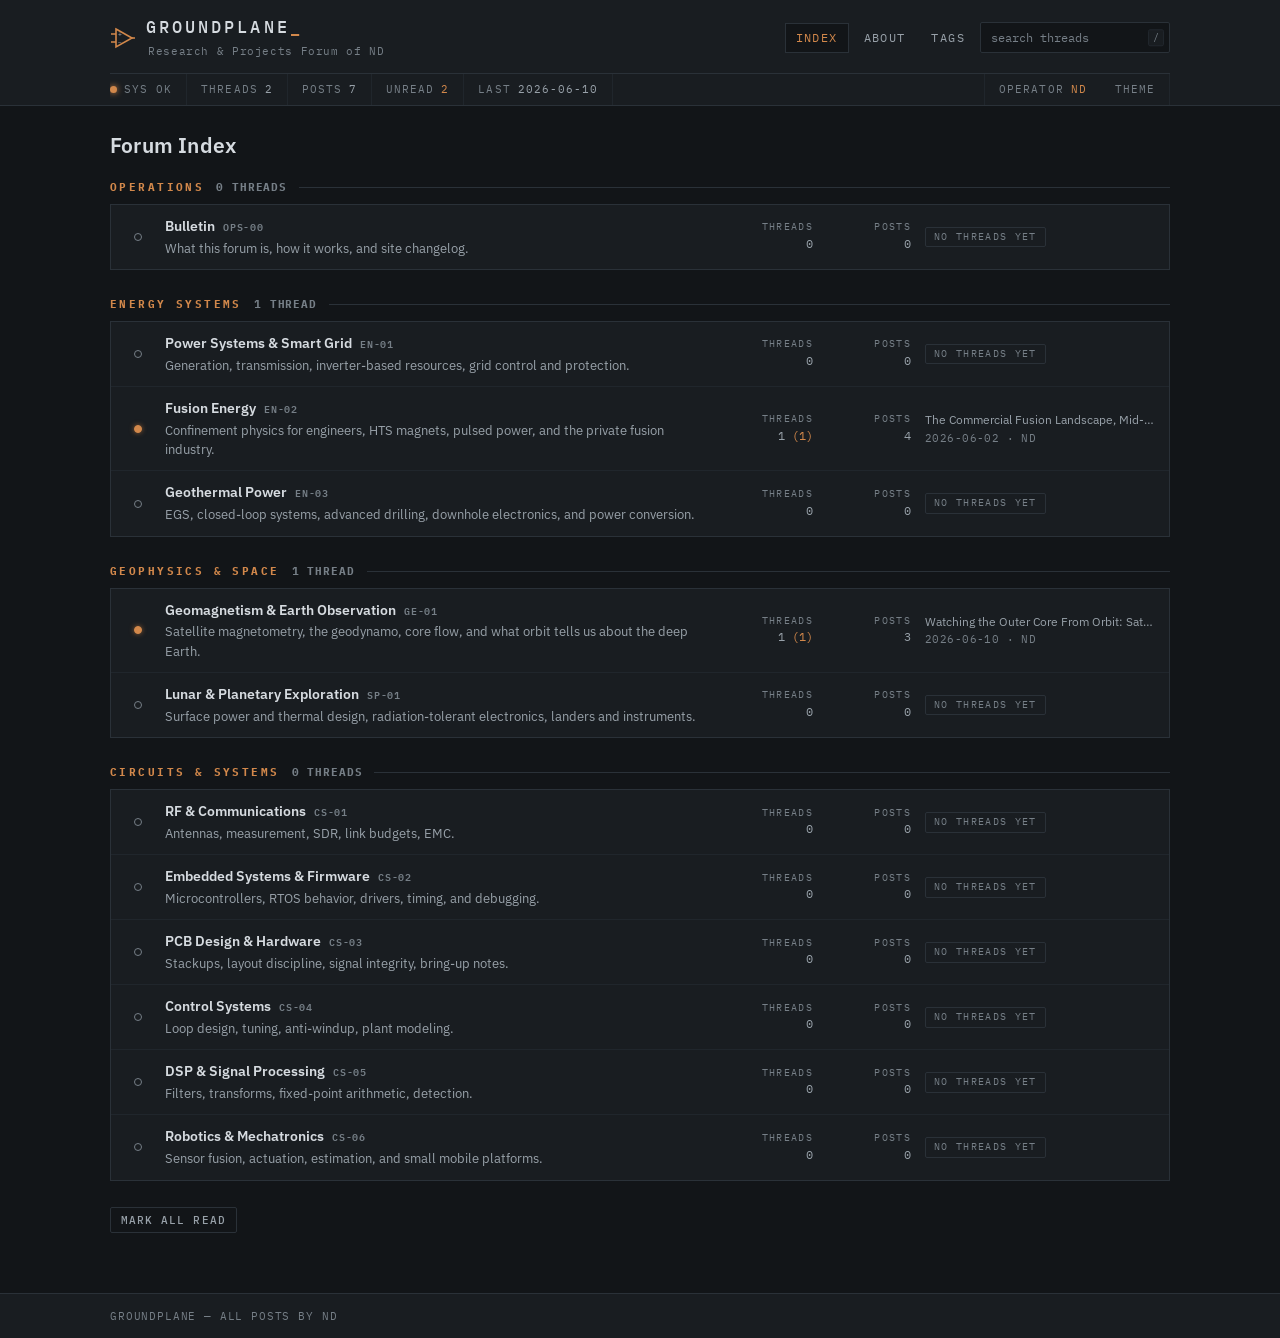
==== index.html @ bb16a4a1 "Publish Groundplane static site" ====
<!DOCTYPE html>
<html lang="en" data-theme="dark">
<head>
<meta charset="utf-8">
<meta name="viewport" content="width=device-width, initial-scale=1">
<meta name="theme-color" content="#121518">
<meta name="color-scheme" content="dark light">
<meta property="og:type" content="website">
<meta property="og:site_name" content="GROUNDPLANE">
<meta property="og:title" content="GROUNDPLANE — Research & Projects Forum of ND">
<meta property="og:description" content="A forum of technical papers and project notes — written, measured, and revised by ND.">
<meta name="twitter:card" content="summary">
<title>GROUNDPLANE — Research &amp; Projects Forum of ND</title>
<meta name="description" content="A forum of technical papers and project notes: energy systems, space, geophysics, and circuits &amp; systems — written, measured, and revised by ND.">
<link rel="icon" href="data:image/svg+xml,<svg xmlns='http://www.w3.org/2000/svg' viewBox='0 0 26 26'><path d='M6 4 L22 13 L6 22 Z' fill='none' stroke='%23d2884b' stroke-width='2'/><path d='M1 9 L6 9 M1 17 L6 17 M22 13 L25 13' stroke='%23d2884b' stroke-width='1.6'/></svg>">
<link rel="preconnect" href="https://fonts.googleapis.com">
<link rel="preconnect" href="https://fonts.gstatic.com" crossorigin>
<link href="https://fonts.googleapis.com/css2?family=IBM+Plex+Mono:wght@400;500&family=IBM+Plex+Sans:wght@400;500;600&family=IBM+Plex+Serif:ital,wght@0,400;0,600;1,400;1,600&display=swap" rel="stylesheet">
<link rel="stylesheet" href="assets/style.css">
</head>
<body data-page="index">
<a class="skip-link" href="#main">Skip to content</a>
<header id="mast"></header>
<main id="main">
  <noscript>
    <div style="border:1px dashed #8a5a33;padding:16px;font-family:monospace;max-width:70ch;margin:40px auto">
      GROUNDPLANE renders client-side. Enable JavaScript to browse —
      or read the raw content directly: every thread is plain text in the <code>/data</code> folder.
    </div>
  </noscript>
</main>
<footer id="foot"></footer>
<script src="data/site.js"></script>
<script src="data/papers-ops.js"></script>
<script src="data/papers-energy.js"></script>
<script src="data/papers-space.js"></script>
<script src="data/papers-bench.js"></script>
<script src="assets/app.js"></script>
</body>
</html>
---- assets/style.css ----
/* ============================================================
   GROUNDPLANE — style.css
   Bench-instrument dark theme. No dependencies.
   Tokens are named for the bench: graphite chassis, bezel
   panels, copper traces, phosphor-cyan status.
   ============================================================ */

:root,
html[data-theme="dark"] {
  --bg0: #121518;          /* chassis */
  --bg1: #191d21;          /* bezel / panel */
  --bg2: #20262c;          /* panel head / hover */
  --inset: #0d1013;        /* wells: code, figures */
  --line: #2a3138;         /* hairline */
  --line-soft: #20262c;
  --ink: #d6dbe0;
  --ink-2: #98a1a9;
  --ink-3: #767f87;        /* lifted to ~4.6:1 on --bg0 for WCAG AA */
  --copper: #d2884b;       /* PCB copper — primary accent */
  --copper-hi: #e7a463;
  --copper-dim: #8a5a33;
  --cyan: #7fb6bf;         /* phosphor status — sparing */
  --red: #c97562;          /* errata */
  --mark: rgba(210, 136, 75, 0.28);
  --shadow: rgba(0, 0, 0, 0.4);
}

html[data-theme="light"] {
  --bg0: #ecebe7;
  --bg1: #f4f3f0;
  --bg2: #e3e1dc;
  --inset: #f9f8f6;
  --line: #c9c6bf;
  --line-soft: #dbd8d2;
  --ink: #1d2226;
  --ink-2: #4d555c;
  --ink-3: #5f676e;        /* darkened to ~4.8:1 on light --bg0 for WCAG AA */
  --copper: #a45f25;
  --copper-hi: #8a4d1a;
  --copper-dim: #c08a55;
  --cyan: #2f6e79;
  --red: #a4543f;
  --mark: rgba(164, 95, 37, 0.22);
  --shadow: rgba(0, 0, 0, 0.12);
}

/* ---------- type stacks ---------- */
:root {
  --sans: "IBM Plex Sans", "Segoe UI", system-ui, -apple-system, sans-serif;
  --mono: "IBM Plex Mono", "Cascadia Mono", Consolas, "Courier New", monospace;
  --serif: "IBM Plex Serif", Georgia, "Times New Roman", serif;
}

* { box-sizing: border-box; }

html { height: 100%; }

body {
  margin: 0;
  min-height: 100%;
  background: var(--bg0);
  color: var(--ink);
  font: 400 13.5px/1.55 var(--sans);
  -webkit-font-smoothing: antialiased;
  display: flex;
  flex-direction: column;
}

a { color: var(--copper); text-decoration: none; }
a:hover { color: var(--copper-hi); text-decoration: underline; text-underline-offset: 2px; }

::selection { background: var(--mark); }

:focus-visible {
  outline: 2px solid var(--copper);
  outline-offset: 2px;
  border-radius: 1px;
}

/* themed scrollbars — match the dark/light chassis instead of OS default */
* { scrollbar-width: thin; scrollbar-color: var(--line) transparent; }
::-webkit-scrollbar { width: 11px; height: 11px; }
::-webkit-scrollbar-track { background: transparent; }
::-webkit-scrollbar-thumb { background: var(--line); border: 3px solid var(--bg0); border-radius: 6px; }
::-webkit-scrollbar-thumb:hover { background: var(--ink-3); }

/* subtle hover transitions — refinement only, disabled under reduced-motion */
@media (prefers-reduced-motion: no-preference) {
  a, button, .term-chip, .tag-cloud a, .kind-chip,
  .board-row, .thread-row, .result, .post {
    transition: color .12s ease, background-color .12s ease, border-color .12s ease;
  }
}

.skip-link {
  position: absolute;
  left: -9999px;
  top: 0;
  background: var(--copper);
  color: var(--bg0);
  padding: 6px 12px;
  font-family: var(--mono);
  font-size: 12px;
  z-index: 99;
}
.skip-link:focus { left: 8px; top: 8px; }

mark { background: var(--mark); color: var(--ink); padding: 0 1px; }

code, kbd {
  font-family: var(--mono);
  font-size: 0.92em;
  background: var(--inset);
  border: 1px solid var(--line-soft);
  padding: 0 4px;
  border-radius: 2px;
}

hr { border: 0; border-top: 1px solid var(--line); margin: 24px 0; }

/* ============================================================
   MASTHEAD — the instrument face
   ============================================================ */

#mast {
  border-bottom: 1px solid var(--line);
  background: var(--bg1);
}

.mast-inner {
  max-width: 1100px;
  margin: 0 auto;
  padding: 0 20px;
}

.mast-top {
  display: flex;
  align-items: center;
  gap: 18px;
  padding: 14px 0 12px;
  flex-wrap: wrap;
}

.brand {
  display: flex;
  align-items: center;
  gap: 10px;
  color: var(--ink);
  text-decoration: none;
}
.brand:hover { text-decoration: none; color: var(--ink); }

.brand svg { display: block; }
.brand .opamp-stroke { stroke: var(--copper); }
.brand .opamp-ink { fill: var(--ink-2); }

.brand-name {
  font-family: var(--mono);
  font-weight: 500;
  font-size: 17px;
  letter-spacing: 0.18em;
}
.brand-name .tld { color: var(--copper); }

.brand-tag {
  font-family: var(--mono);
  font-size: 10.5px;
  letter-spacing: 0.06em;
  color: var(--ink-3);
  margin-left: 2px;
}

.mast-nav {
  margin-left: auto;
  display: flex;
  align-items: center;
  gap: 4px;
}

.mast-nav a {
  font-family: var(--mono);
  font-size: 11.5px;
  letter-spacing: 0.12em;
  color: var(--ink-2);
  padding: 5px 10px;
  border: 1px solid transparent;
}
.mast-nav a:hover { color: var(--copper-hi); text-decoration: none; }
.mast-nav a[aria-current="page"] {
  color: var(--copper);
  border: 1px solid var(--line);
  background: var(--bg0);
}
.mast-nav a[href="search.html"] { display: none; }

.mast-search { position: relative; }
.mast-search input {
  width: 190px;
  background: var(--bg0);
  border: 1px solid var(--line);
  color: var(--ink);
  font: 400 12px/1 var(--mono);
  padding: 7px 30px 7px 10px;
  border-radius: 2px;
}
.mast-search input::placeholder { color: var(--ink-3); }
.mast-search input:focus { border-color: var(--copper-dim); outline: none; }
.mast-search kbd {
  position: absolute;
  right: 6px;
  top: 50%;
  transform: translateY(-50%);
  font-size: 10px;
  color: var(--ink-3);
  background: var(--bg1);
  pointer-events: none;
}

/* readout strip — signature element */
.readout {
  border-top: 1px solid var(--line);
  font-family: var(--mono);
  font-size: 10.5px;
  letter-spacing: 0.1em;
  color: var(--ink-3);
  text-transform: uppercase;
  display: flex;
  align-items: center;
  gap: 0;
  overflow-x: auto;
  white-space: nowrap;
  scrollbar-width: none;
}
.readout::-webkit-scrollbar { display: none; }

.readout > span, .readout > button {
  padding: 7px 14px;
  border-right: 1px solid var(--line-soft);
  display: inline-flex;
  align-items: center;
  gap: 7px;
}
.readout > span:first-child { padding-left: 0; }
.readout .ro-val { color: var(--ink-2); }
.readout .ro-val.hot { color: var(--copper); }

.led {
  width: 7px;
  height: 7px;
  border-radius: 50%;
  background: var(--copper);
  box-shadow: 0 0 6px var(--copper);
  flex: none;
}
@media (prefers-reduced-motion: no-preference) {
  .led { animation: led-pulse 2.6s ease-in-out infinite; }
  @keyframes led-pulse {
    0%, 100% { opacity: 1; }
    50% { opacity: 0.35; }
  }
}

.readout button {
  background: none;
  border: none;
  border-right: 1px solid var(--line-soft);
  color: var(--ink-3);
  font: inherit;
  letter-spacing: inherit;
  text-transform: inherit;
  cursor: pointer;
}
.readout button:hover { color: var(--copper-hi); }
.readout .ro-end { margin-left: auto; border-right: none; border-left: 1px solid var(--line-soft); }

/* ============================================================
   SHELL
   ============================================================ */

#main {
  flex: 1;
  width: 100%;
  max-width: 1100px;
  margin: 0 auto;
  padding: 26px 20px 60px;
}

.crumbs {
  font-family: var(--mono);
  font-size: 11px;
  letter-spacing: 0.06em;
  color: var(--ink-3);
  margin: 0 0 18px;
}
.crumbs a { color: var(--ink-2); }
.crumbs a:hover { color: var(--copper-hi); }
.crumbs .sep { margin: 0 7px; color: var(--ink-3); }

.page-head { margin: 0 0 20px; }
.page-head h1 {
  font: 600 21px/1.3 var(--sans);
  margin: 0 0 4px;
  letter-spacing: 0.01em;
}
.page-head .sub { color: var(--ink-2); font-size: 13px; max-width: 70ch; }

/* ============================================================
   INDEX — sections and board tables
   ============================================================ */

.section-block { margin: 0 0 26px; }

.section-label {
  font-family: var(--mono);
  font-size: 11px;
  letter-spacing: 0.22em;
  text-transform: uppercase;
  color: var(--copper);
  display: flex;
  align-items: center;
  gap: 12px;
  margin: 0 0 8px;
}
.section-label::after {
  content: "";
  flex: 1;
  border-top: 1px solid var(--line);
}
.section-label .sec-count {
  color: var(--ink-3);
  letter-spacing: 0.08em;
}

.board-table {
  border: 1px solid var(--line);
  background: var(--bg1);
}

.board-row {
  display: grid;
  grid-template-columns: 26px 1fr 84px 84px 230px;
  gap: 14px;
  align-items: center;
  padding: 11px 14px;
  border-top: 1px solid var(--line-soft);
}
.board-row:first-child { border-top: none; }
.board-row:hover { background: var(--bg2); }

.b-dot { display: flex; justify-content: center; }
.dot {
  width: 8px;
  height: 8px;
  border-radius: 50%;
  border: 1.5px solid var(--ink-3);
  flex: none;
}
.dot.unread { background: var(--copper); border-color: var(--copper); box-shadow: 0 0 5px var(--copper-dim); }

.b-main { min-width: 0; }
.b-name {
  display: block;
  font-weight: 600;
  font-size: 14px;
}
.b-name a { color: var(--ink); }
.b-name a:hover { color: var(--copper-hi); }
.b-code {
  font-family: var(--mono);
  font-size: 10px;
  color: var(--ink-3);
  letter-spacing: 0.08em;
  margin-left: 8px;
}
.b-blurb { display: block; color: var(--ink-2); font-size: 12.5px; margin-top: 1px; }

.b-stat {
  font-family: var(--mono);
  font-size: 12px;
  color: var(--ink-2);
  text-align: right;
}
.b-stat .lbl {
  display: block;
  font-size: 9.5px;
  letter-spacing: 0.14em;
  text-transform: uppercase;
  color: var(--ink-3);
}
.b-stat .unread-n { color: var(--copper); }

.b-last { font-size: 12px; min-width: 0; }
.b-last a {
  color: var(--ink-2);
  display: block;
  white-space: nowrap;
  overflow: hidden;
  text-overflow: ellipsis;
}
.b-last a:hover { color: var(--copper-hi); }
.b-empty {
  display: inline-block;
  font-family: var(--mono);
  font-size: 9.5px;
  letter-spacing: 0.14em;
  text-transform: uppercase;
  color: var(--ink-3);
  border: 1px solid var(--line);
  border-radius: 2px;
  padding: 2px 8px;
}
.b-last .when {
  display: block;
  font-family: var(--mono);
  font-size: 10.5px;
  color: var(--ink-3);
  letter-spacing: 0.04em;
}

.index-foot {
  display: flex;
  align-items: center;
  gap: 16px;
  margin-top: 18px;
  font-family: var(--mono);
  font-size: 11px;
  color: var(--ink-3);
  letter-spacing: 0.06em;
}
.index-foot button {
  background: none;
  border: 1px solid var(--line);
  color: var(--ink-2);
  font: 500 10.5px var(--mono);
  letter-spacing: 0.1em;
  text-transform: uppercase;
  padding: 5px 10px;
  cursor: pointer;
  border-radius: 2px;
}
.index-foot button:hover { color: var(--copper-hi); border-color: var(--copper-dim); }

/* ============================================================
   BOARD — thread list
   ============================================================ */

.board-head {
  border: 1px solid var(--line);
  background: var(--bg1);
  padding: 16px 18px;
  margin-bottom: 18px;
}
.board-head .b-code { margin-left: 0; }
.board-head h1 { font: 600 19px/1.3 var(--sans); margin: 3px 0 4px; }
.board-head .sub { color: var(--ink-2); font-size: 13px; }

.list-controls {
  display: flex;
  align-items: center;
  gap: 10px;
  margin: 0 0 10px;
  font-family: var(--mono);
  font-size: 11px;
  letter-spacing: 0.08em;
  color: var(--ink-3);
  text-transform: uppercase;
}
.list-controls select {
  background: var(--bg1);
  border: 1px solid var(--line);
  color: var(--ink-2);
  font: 400 11.5px var(--mono);
  padding: 4px 8px;
  border-radius: 2px;
}

.thread-table { border: 1px solid var(--line); background: var(--bg1); }

.thread-row {
  display: grid;
  grid-template-columns: 26px 92px 1fr 64px 110px;
  gap: 12px;
  align-items: center;
  padding: 10px 14px;
  border-top: 1px solid var(--line-soft);
}
.thread-row:first-child { border-top: none; }
.thread-row:hover { background: var(--bg2); }
.thread-row.pinned { background: color-mix(in srgb, var(--copper) 4%, var(--bg1)); }

.kind-chip {
  font-family: var(--mono);
  font-size: 9.5px;
  letter-spacing: 0.1em;
  border: 1px solid var(--line);
  color: var(--ink-2);
  padding: 2px 6px;
  text-align: center;
  white-space: nowrap;
}
.kind-chip.k-survey   { color: var(--cyan); border-color: color-mix(in srgb, var(--cyan) 40%, var(--line)); }
.kind-chip.k-buildlog { color: var(--copper); border-color: var(--copper-dim); }
.kind-chip.k-admin    { color: var(--ink-3); }
.kind-chip.k-errata   { color: var(--red); border-color: color-mix(in srgb, var(--red) 45%, var(--line)); }

.t-main { min-width: 0; }
.t-title { display: block; font-weight: 500; font-size: 13.5px; }
.t-title a { color: var(--ink); }
.t-title a:hover { color: var(--copper-hi); }
.t-title .pin {
  font-family: var(--mono);
  font-size: 9.5px;
  color: var(--copper);
  letter-spacing: 0.12em;
  margin-right: 6px;
}
.t-meta {
  display: block;
  font-family: var(--mono);
  font-size: 10.5px;
  color: var(--ink-3);
  letter-spacing: 0.04em;
  margin-top: 1px;
  white-space: nowrap;
  overflow: hidden;
  text-overflow: ellipsis;
}
.t-meta .tag { color: var(--ink-3); }
.t-meta .tag::before { content: "#"; opacity: 0.6; }

.t-replies {
  font-family: var(--mono);
  font-size: 12.5px;
  color: var(--ink-2);
  text-align: right;
}
.t-replies .lbl {
  display: block;
  font-size: 9.5px;
  letter-spacing: 0.14em;
  text-transform: uppercase;
  color: var(--ink-3);
}

.t-when {
  font-family: var(--mono);
  font-size: 11px;
  color: var(--ink-3);
  text-align: right;
  letter-spacing: 0.02em;
}

/* ============================================================
   PAPER — IEEE-style document page
   ============================================================ */

.paper-layout {
  display: grid;
  grid-template-columns: 200px minmax(0, 1fr);
  gap: 34px;
  align-items: start;
}

.paper-rail {
  position: sticky;
  top: 18px;
  font-size: 12px;
}
.rail-label {
  font-family: var(--mono);
  font-size: 10px;
  letter-spacing: 0.2em;
  text-transform: uppercase;
  color: var(--ink-3);
  margin: 0 0 8px;
}
.paper-rail nav a {
  display: block;
  color: var(--ink-2);
  padding: 4px 0 4px 12px;
  border-left: 1px solid var(--line);
  line-height: 1.35;
}
.paper-rail nav a:hover {
  color: var(--copper-hi);
  border-left-color: var(--copper);
  text-decoration: none;
}
.paper-rail .rail-foot {
  margin-top: 16px;
  font-family: var(--mono);
  font-size: 10px;
  color: var(--ink-3);
  letter-spacing: 0.06em;
  line-height: 1.8;
}

/* document head */
.doc { min-width: 0; }

.doc-idline {
  font-family: var(--mono);
  font-size: 11px;
  letter-spacing: 0.12em;
  color: var(--ink-3);
  text-transform: uppercase;
  display: flex;
  flex-wrap: wrap;
  gap: 6px 0;
}
.doc-idline .seg { padding-right: 10px; margin-right: 10px; border-right: 1px solid var(--line); }
.doc-idline .seg:last-child { border-right: none; }
.doc-idline .hot { color: var(--copper); }

.doc h1.doc-title {
  font: 600 27px/1.25 var(--serif);
  letter-spacing: 0.002em;
  margin: 10px 0 10px;
}

.doc-byline { font-size: 13px; color: var(--ink-2); }
.doc-byline .auth { color: var(--ink); font-weight: 600; }
.doc-byline .handle { font-family: var(--mono); font-size: 11.5px; color: var(--copper); }

.doc-pub {
  font-size: 12.5px;
  color: var(--ink-2);
  margin-top: 3px;
}
.doc-pub b { color: var(--ink); font-weight: 600; }

.doc-actions {
  display: flex;
  flex-wrap: wrap;
  align-items: center;
  gap: 8px;
  margin: 14px 0 0;
}
.doc-actions button {
  background: var(--bg1);
  border: 1px solid var(--line);
  color: var(--ink-2);
  font: 500 10.5px var(--mono);
  letter-spacing: 0.1em;
  text-transform: uppercase;
  padding: 6px 11px;
  cursor: pointer;
  border-radius: 2px;
}
.doc-actions button:hover { color: var(--copper-hi); border-color: var(--copper-dim); }
.doc-metrics {
  margin-left: auto;
  font-family: var(--mono);
  font-size: 10.5px;
  letter-spacing: 0.08em;
  color: var(--ink-3);
  text-transform: uppercase;
}

.cite-panel {
  border: 1px solid var(--line);
  background: var(--bg1);
  margin-top: 12px;
  padding: 14px 16px;
}
.cite-panel[hidden] { display: none; }
.cite-panel h3 {
  font: 500 10.5px var(--mono);
  letter-spacing: 0.16em;
  text-transform: uppercase;
  color: var(--ink-3);
  margin: 0 0 6px;
}
.cite-panel pre {
  background: var(--inset);
  border: 1px solid var(--line-soft);
  padding: 10px 12px;
  font: 400 11.5px/1.6 var(--mono);
  overflow-x: auto;
  margin: 0 0 12px;
  white-space: pre-wrap;
  word-break: break-word;
}
.cite-panel .copy-btn {
  background: none;
  border: 1px solid var(--line);
  color: var(--ink-2);
  font: 500 10px var(--mono);
  letter-spacing: 0.1em;
  padding: 4px 9px;
  cursor: pointer;
  margin-bottom: 10px;
}
.cite-panel .copy-btn:hover { color: var(--copper-hi); border-color: var(--copper-dim); }

.doc-rule { border-top: 1px solid var(--line); margin: 20px 0; }

/* abstract + terms */
.abstract { font-family: var(--serif); font-size: 15px; line-height: 1.7; }
.abstract .abs-label {
  font: 600 11px var(--mono);
  letter-spacing: 0.18em;
  text-transform: uppercase;
  color: var(--copper);
  margin-right: 8px;
}

.index-terms { margin: 14px 0 0; display: flex; flex-wrap: wrap; gap: 6px; align-items: baseline; }
.index-terms .it-label {
  font: 600 10px var(--mono);
  letter-spacing: 0.16em;
  text-transform: uppercase;
  color: var(--ink-3);
  margin-right: 4px;
}
.term-chip {
  font-family: var(--mono);
  font-size: 10.5px;
  letter-spacing: 0.05em;
  border: 1px solid var(--line);
  background: var(--bg1);
  color: var(--ink-2);
  padding: 3px 8px;
  border-radius: 2px;
}
a.term-chip:hover { color: var(--copper-hi); border-color: var(--copper-dim); text-decoration: none; }

/* tag index page */
.tag-cloud { display: flex; flex-wrap: wrap; gap: 8px; margin-top: 4px; }
.tag-cloud a {
  font-family: var(--mono);
  font-size: 12px;
  letter-spacing: 0.04em;
  border: 1px solid var(--line);
  background: var(--bg1);
  color: var(--ink-2);
  padding: 6px 11px;
  border-radius: 2px;
}
.tag-cloud a:hover { color: var(--copper-hi); border-color: var(--copper-dim); text-decoration: none; }
.tag-cloud a .c { color: var(--ink-3); margin-left: 7px; }
.tag-cloud a:hover .c { color: var(--copper-dim); }
.hot-tag { color: var(--copper); font-family: var(--mono); }

/* document body */
.doc-body { font-family: var(--serif); font-size: 15.5px; line-height: 1.75; }
.doc-body h2 {
  font: 600 17px/1.4 var(--serif);
  margin: 30px 0 10px;
  letter-spacing: 0.01em;
}
.doc-body h2 .secno {
  font-family: var(--mono);
  font-size: 12px;
  color: var(--copper);
  letter-spacing: 0.1em;
  margin-right: 10px;
}
.doc-body p { margin: 0 0 13px; }
.doc-body ul, .doc-body ol { margin: 0 0 13px; padding-left: 26px; }
.doc-body li { margin: 0 0 5px; }
.doc-body sup a { font-family: var(--mono); font-size: 10px; color: var(--copper); }

.eq {
  font-family: var(--serif);
  font-style: italic;
  text-align: center;
  margin: 16px 0;
  display: flex;
  align-items: center;
  justify-content: center;
  gap: 14px;
}
.eq .eq-body { font-size: 16px; }
.eq .eq-no { font: 400 11px var(--mono); font-style: normal; color: var(--ink-3); }

.doc-body .codeblock {
  background: var(--inset);
  border: 1px solid var(--line-soft);
  padding: 12px 14px;
  font: 400 12px/1.6 var(--mono);
  overflow-x: auto;
  margin: 0 0 14px;
}

/* figures */
.figure {
  border: 1px solid var(--line);
  background: var(--inset);
  margin: 18px 0;
  padding: 18px 16px 12px;
}
.figure .fig-art { display: flex; justify-content: center; overflow-x: auto; }
.figure svg { max-width: 100%; height: auto; }
.figure figcaption {
  font-family: var(--sans);
  font-size: 12px;
  color: var(--ink-2);
  margin-top: 12px;
  line-height: 1.5;
  border-top: 1px solid var(--line-soft);
  padding-top: 9px;
}
.figure figcaption b { color: var(--ink); font-family: var(--mono); font-size: 11px; letter-spacing: 0.06em; }

/* data tables inside documents */
.dtable-wrap { overflow-x: auto; margin: 18px 0; border: 1px solid var(--line); }
table.dtable {
  border-collapse: collapse;
  width: 100%;
  font-family: var(--sans);
  font-size: 12.5px;
  background: var(--bg1);
}
table.dtable caption {
  caption-side: top;
  text-align: left;
  font: 500 11px var(--mono);
  letter-spacing: 0.1em;
  text-transform: uppercase;
  color: var(--ink-2);
  padding: 9px 12px;
  background: var(--bg2);
  border-bottom: 1px solid var(--line);
}
table.dtable th {
  font: 600 10.5px var(--mono);
  letter-spacing: 0.08em;
  text-transform: uppercase;
  color: var(--ink-3);
  text-align: left;
  padding: 8px 12px;
  border-bottom: 1px solid var(--line);
  background: var(--bg1);
  white-space: nowrap;
}
table.dtable td {
  padding: 7px 12px;
  border-bottom: 1px solid var(--line-soft);
  vertical-align: top;
  color: var(--ink-2);
}
table.dtable tr:last-child td { border-bottom: none; }
table.dtable td:first-child { color: var(--ink); font-weight: 500; }

/* references */
.refs ol {
  margin: 0;
  padding-left: 0;
  list-style: none;
  counter-reset: ref;
  font-family: var(--serif);
  font-size: 13px;
  line-height: 1.65;
  color: var(--ink-2);
}
.refs li {
  counter-increment: ref;
  position: relative;
  padding-left: 44px;
  margin: 0 0 8px;
}
.refs li::before {
  content: "[" counter(ref) "]";
  position: absolute;
  left: 0;
  top: 2px;
  font-family: var(--mono);
  font-size: 11px;
  color: var(--copper);
}
.refs li:target { background: var(--mark); }

/* discussion */
.discussion-label {
  font-family: var(--mono);
  font-size: 11px;
  letter-spacing: 0.22em;
  text-transform: uppercase;
  color: var(--copper);
  display: flex;
  align-items: center;
  gap: 12px;
  margin: 34px 0 12px;
}
.discussion-label::after { content: ""; flex: 1; border-top: 1px solid var(--line); }

.post {
  border: 1px solid var(--line);
  background: var(--bg1);
  margin: 0 0 12px;
  display: grid;
  grid-template-columns: 86px 1fr;
}
.post-side {
  border-right: 1px solid var(--line-soft);
  padding: 14px 10px;
  text-align: center;
}
.avatar {
  width: 44px;
  height: 44px;
  margin: 0 auto 8px;
  border: 1px solid var(--copper-dim);
  background: var(--inset);
  color: var(--copper);
  font: 600 15px var(--mono);
  display: flex;
  align-items: center;
  justify-content: center;
  letter-spacing: 0.05em;
}
.post-side .who { font: 600 11px var(--mono); color: var(--ink); letter-spacing: 0.04em; }
.post-side .role {
  font: 400 9px var(--mono);
  letter-spacing: 0.12em;
  text-transform: uppercase;
  color: var(--cyan);
  margin-top: 2px;
}
.post-main { min-width: 0; }
.post-head {
  display: flex;
  align-items: baseline;
  gap: 12px;
  padding: 9px 16px;
  border-bottom: 1px solid var(--line-soft);
  font-family: var(--mono);
  font-size: 10.5px;
  letter-spacing: 0.06em;
  color: var(--ink-3);
}
.post-head .post-no { margin-left: auto; color: var(--ink-3); }
.post-head .post-no a { color: inherit; }
.post-body { padding: 13px 16px 6px; font-size: 13.5px; line-height: 1.65; color: var(--ink); }
.post-body p { margin: 0 0 11px; }
.post-body ul, .post-body ol { margin: 0 0 11px; padding-left: 22px; }
.post:target { border-color: var(--copper-dim); }

/* prev/next pager */
.pager {
  display: flex;
  justify-content: space-between;
  gap: 14px;
  margin-top: 26px;
  font-size: 12.5px;
}
.pager a {
  color: var(--ink-2);
  border: 1px solid var(--line);
  background: var(--bg1);
  padding: 9px 13px;
  max-width: 46%;
  white-space: nowrap;
  overflow: hidden;
  text-overflow: ellipsis;
}
.pager a:hover { color: var(--copper-hi); border-color: var(--copper-dim); text-decoration: none; }
.pager .dir { font-family: var(--mono); font-size: 9.5px; letter-spacing: 0.14em; color: var(--ink-3); display: block; }

/* ============================================================
   SEARCH
   ============================================================ */

.search-bar { display: flex; gap: 8px; margin: 0 0 20px; }
.search-bar input {
  flex: 1;
  background: var(--bg1);
  border: 1px solid var(--line);
  color: var(--ink);
  font: 400 14px var(--mono);
  padding: 10px 13px;
  border-radius: 2px;
}
.search-bar input:focus { border-color: var(--copper-dim); outline: none; }
.search-bar button {
  background: var(--copper);
  color: #16110c;
  border: 1px solid var(--copper);
  font: 600 11px var(--mono);
  letter-spacing: 0.12em;
  text-transform: uppercase;
  padding: 0 18px;
  cursor: pointer;
  border-radius: 2px;
}
.search-bar button:hover { background: var(--copper-hi); }

.result {
  border: 1px solid var(--line);
  background: var(--bg1);
  padding: 13px 16px;
  margin: 0 0 10px;
}
.result .r-title { font-weight: 600; font-size: 14px; }
.result .r-title a { color: var(--ink); }
.result .r-title a:hover { color: var(--copper-hi); }
.result .r-meta {
  font-family: var(--mono);
  font-size: 10.5px;
  letter-spacing: 0.06em;
  color: var(--ink-3);
  margin: 3px 0 6px;
  text-transform: uppercase;
}
.result .r-snip { font-size: 12.5px; color: var(--ink-2); line-height: 1.6; }

.empty-state {
  border: 1px dashed var(--line);
  color: var(--ink-3);
  font-family: var(--mono);
  font-size: 12px;
  letter-spacing: 0.06em;
  padding: 34px 20px;
  text-align: center;
}

/* ============================================================
   STATIC PAGES (about / guide)
   ============================================================ */

.prose { max-width: 76ch; font-size: 14px; line-height: 1.7; }
.prose h2 {
  font: 600 15px/1.4 var(--sans);
  letter-spacing: 0.02em;
  margin: 30px 0 9px;
  padding-bottom: 6px;
  border-bottom: 1px solid var(--line);
}
.prose h2 .secno { font-family: var(--mono); font-size: 11px; color: var(--copper); margin-right: 9px; }
.prose p { margin: 0 0 12px; color: var(--ink-2); }
.prose strong { color: var(--ink); }
.prose ul, .prose ol { color: var(--ink-2); padding-left: 24px; }
.prose li { margin-bottom: 5px; }
.prose pre {
  background: var(--inset);
  border: 1px solid var(--line-soft);
  padding: 12px 14px;
  font: 400 11.5px/1.6 var(--mono);
  overflow-x: auto;
}

.fill-in {
  border: 1px dashed var(--copper-dim);
  background: color-mix(in srgb, var(--copper) 5%, transparent);
  color: var(--ink-2);
  padding: 10px 14px;
  font-size: 13px;
  margin: 0 0 12px;
}
.fill-in::before {
  content: "FILL IN";
  display: block;
  font: 600 9px var(--mono);
  letter-spacing: 0.2em;
  color: var(--copper);
  margin-bottom: 4px;
}

.spec-table { border: 1px solid var(--line); background: var(--bg1); margin: 0 0 16px; }
.spec-row {
  display: grid;
  grid-template-columns: 200px 1fr;
  border-top: 1px solid var(--line-soft);
}
.spec-row:first-child { border-top: none; }
.spec-row dt {
  font: 500 10.5px var(--mono);
  letter-spacing: 0.1em;
  text-transform: uppercase;
  color: var(--ink-3);
  padding: 9px 14px;
  border-right: 1px solid var(--line-soft);
}
.spec-row dd { margin: 0; padding: 9px 14px; font-size: 13px; color: var(--ink-2); }

/* ============================================================
   FOOTER
   ============================================================ */

#foot {
  border-top: 1px solid var(--line);
  background: var(--bg1);
}
.foot-inner {
  max-width: 1100px;
  margin: 0 auto;
  padding: 14px 20px;
  display: flex;
  flex-wrap: wrap;
  gap: 8px 22px;
  align-items: center;
  font-family: var(--mono);
  font-size: 10.5px;
  letter-spacing: 0.08em;
  color: var(--ink-3);
  text-transform: uppercase;
}
.foot-inner a { color: var(--ink-3); }
.foot-inner a:hover { color: var(--copper-hi); }
.foot-inner .grow { flex: 1; }

/* ============================================================
   RESPONSIVE
   ============================================================ */

@media (max-width: 880px) {
  .paper-layout { grid-template-columns: 1fr; }
  .paper-rail { position: static; order: 2; border-top: 1px solid var(--line); padding-top: 16px; }
  .doc { order: 1; }
  .board-row { grid-template-columns: 22px 1fr 86px; }
  .b-stat.posts, .b-last { display: none; }
  .thread-row { grid-template-columns: 22px 1fr 70px; }
  .kind-chip { display: none; }
  .t-when { display: none; }
  .mast-search input { width: 130px; }
  .doc-metrics { margin-left: 0; width: 100%; }
}

@media (max-width: 560px) {
  .mast-top { gap: 10px; }
  .mast-nav { gap: 0; }
  .mast-nav a { padding: 5px 7px; }
  .mast-search { display: none; }
  .mast-nav a[href="search.html"] { display: inline-block; }
  .post { grid-template-columns: 1fr; }
  .post-side {
    border-right: none;
    border-bottom: 1px solid var(--line-soft);
    display: flex;
    align-items: center;
    gap: 10px;
    text-align: left;
    padding: 9px 14px;
  }
  .avatar { width: 30px; height: 30px; margin: 0; font-size: 12px; }
}

/* ============================================================
   PRINT — a thread prints like a typeset paper
   ============================================================ */

@media print {
  :root, html[data-theme="dark"], html[data-theme="light"] {
    --bg0: #fff; --bg1: #fff; --bg2: #fff; --inset: #fff;
    --line: #999; --line-soft: #ccc;
    --ink: #000; --ink-2: #222; --ink-3: #555;
    --copper: #000; --copper-hi: #000; --copper-dim: #777;
    --cyan: #333; --red: #333; --mark: #eee;
  }
  body { font-size: 11pt; background: #fff; }
  #mast .mast-nav, #mast .mast-search, .readout, #foot,
  .doc-actions, .cite-panel, .pager, .paper-rail, .crumbs, .skip-link {
    display: none !important;
  }
  #mast { border-bottom: 2px solid #000; }
  #main { max-width: none; padding: 12pt 0; }
  .paper-layout { display: block; }
  a { color: #000; text-decoration: none; }
  .doc-body { font-size: 11pt; }
  .figure, .post, .dtable-wrap { break-inside: avoid; border-color: #999; }
  .discussion-label { color: #000; }
  .discussion-label::after { border-color: #000; }
  /* code/pre blocks must wrap on paper (no horizontal scroll in print) */
  pre, .prose pre, .codeblock { white-space: pre-wrap; word-break: break-word; }
}
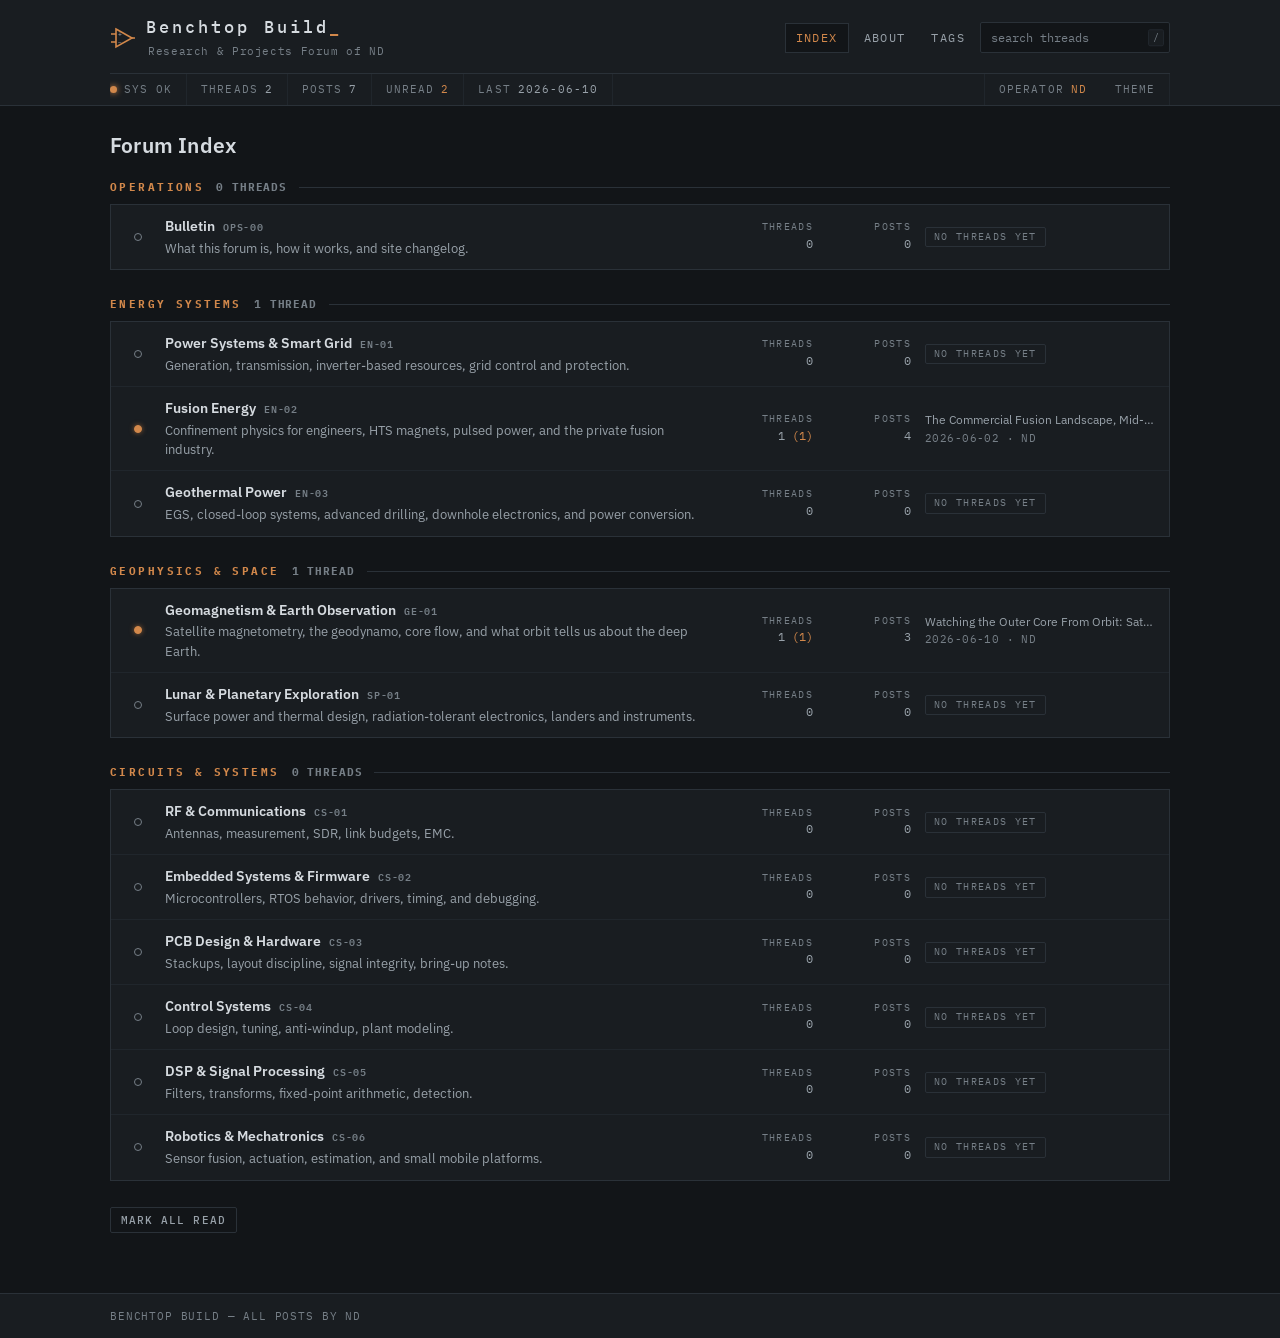
==== commit bee0a24b: "Rebrand to Benchtop Build; point canonicalUrl at benchtopbuild.com" ====
--- a/index.html
+++ b/index.html
@@ -6,11 +6,11 @@
 <meta name="theme-color" content="#121518">
 <meta name="color-scheme" content="dark light">
 <meta property="og:type" content="website">
-<meta property="og:site_name" content="GROUNDPLANE">
-<meta property="og:title" content="GROUNDPLANE — Research & Projects Forum of ND">
+<meta property="og:site_name" content="Benchtop Build">
+<meta property="og:title" content="Benchtop Build — Research & Projects Forum of ND">
 <meta property="og:description" content="A forum of technical papers and project notes — written, measured, and revised by ND.">
 <meta name="twitter:card" content="summary">
-<title>GROUNDPLANE — Research &amp; Projects Forum of ND</title>
+<title>Benchtop Build — Research &amp; Projects Forum of ND</title>
 <meta name="description" content="A forum of technical papers and project notes: energy systems, space, geophysics, and circuits &amp; systems — written, measured, and revised by ND.">
 <link rel="icon" href="data:image/svg+xml,<svg xmlns='http://www.w3.org/2000/svg' viewBox='0 0 26 26'><path d='M6 4 L22 13 L6 22 Z' fill='none' stroke='%23d2884b' stroke-width='2'/><path d='M1 9 L6 9 M1 17 L6 17 M22 13 L25 13' stroke='%23d2884b' stroke-width='1.6'/></svg>">
 <link rel="preconnect" href="https://fonts.googleapis.com">
@@ -24,7 +24,7 @@
 <main id="main">
   <noscript>
     <div style="border:1px dashed #8a5a33;padding:16px;font-family:monospace;max-width:70ch;margin:40px auto">
-      GROUNDPLANE renders client-side. Enable JavaScript to browse —
+      Benchtop Build renders client-side. Enable JavaScript to browse —
       or read the raw content directly: every thread is plain text in the <code>/data</code> folder.
     </div>
   </noscript>
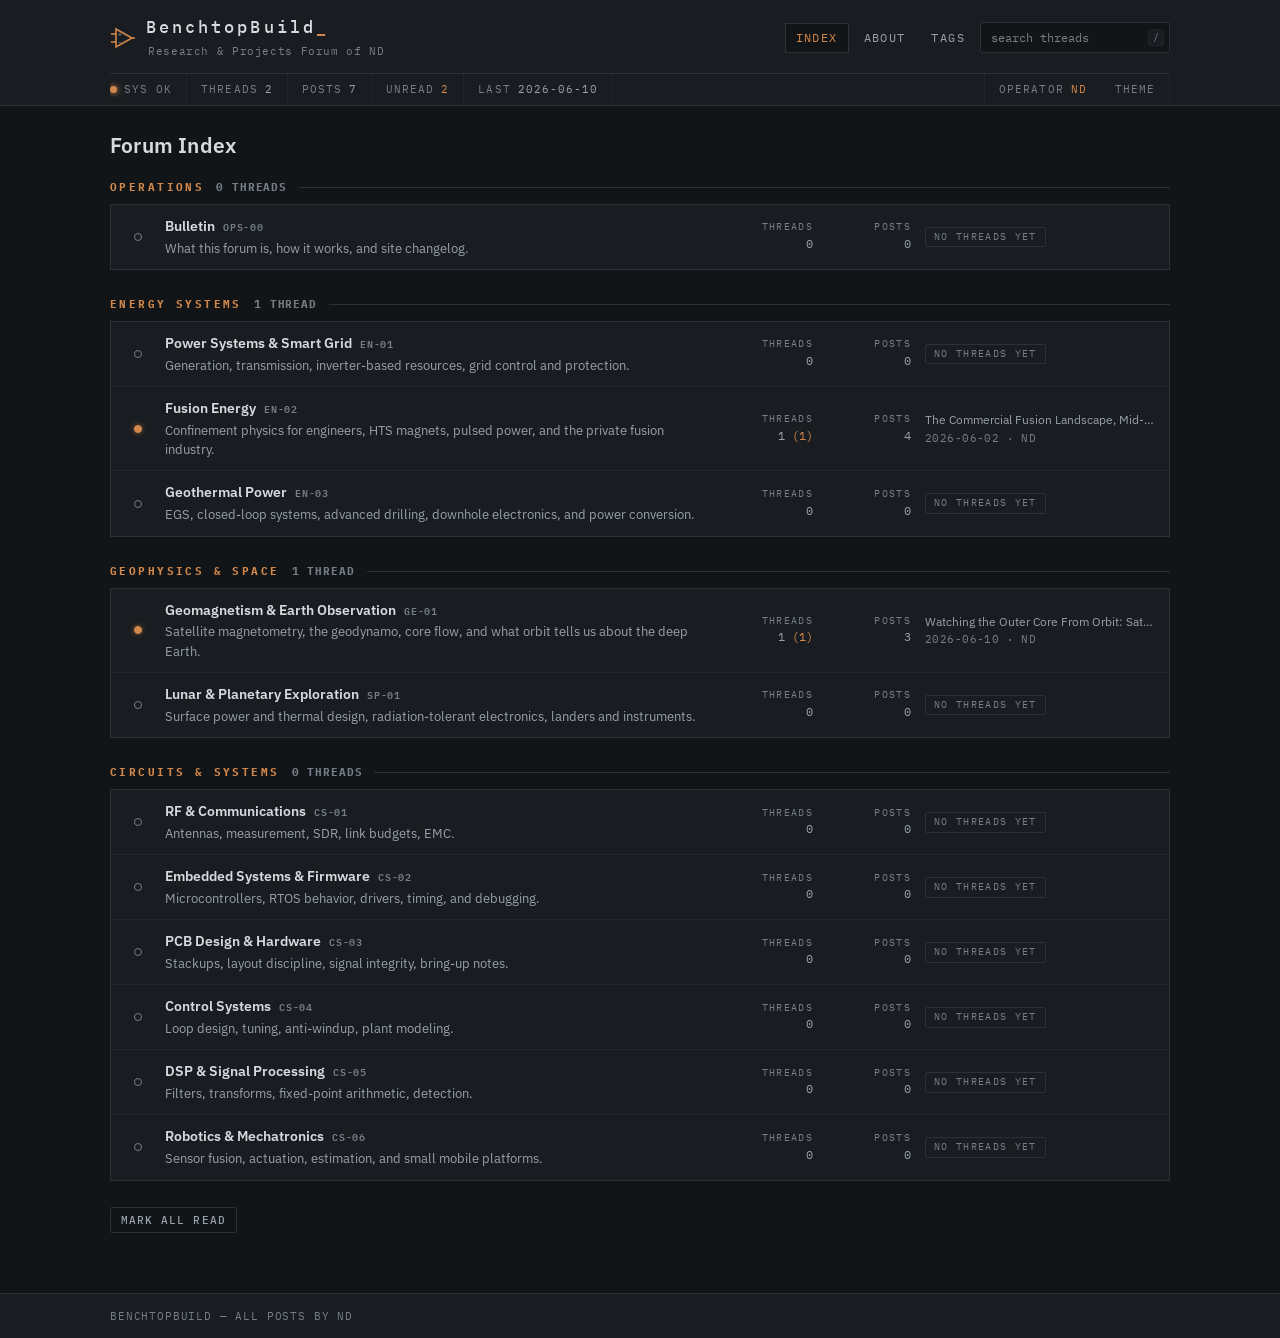
==== commit 75a7763c: "Brand: close up to BenchtopBuild (no space)" ====
--- a/index.html
+++ b/index.html
@@ -6,11 +6,11 @@
 <meta name="theme-color" content="#121518">
 <meta name="color-scheme" content="dark light">
 <meta property="og:type" content="website">
-<meta property="og:site_name" content="Benchtop Build">
-<meta property="og:title" content="Benchtop Build — Research & Projects Forum of ND">
+<meta property="og:site_name" content="BenchtopBuild">
+<meta property="og:title" content="BenchtopBuild — Research & Projects Forum of ND">
 <meta property="og:description" content="A forum of technical papers and project notes — written, measured, and revised by ND.">
 <meta name="twitter:card" content="summary">
-<title>Benchtop Build — Research &amp; Projects Forum of ND</title>
+<title>BenchtopBuild — Research &amp; Projects Forum of ND</title>
 <meta name="description" content="A forum of technical papers and project notes: energy systems, space, geophysics, and circuits &amp; systems — written, measured, and revised by ND.">
 <link rel="icon" href="data:image/svg+xml,<svg xmlns='http://www.w3.org/2000/svg' viewBox='0 0 26 26'><path d='M6 4 L22 13 L6 22 Z' fill='none' stroke='%23d2884b' stroke-width='2'/><path d='M1 9 L6 9 M1 17 L6 17 M22 13 L25 13' stroke='%23d2884b' stroke-width='1.6'/></svg>">
 <link rel="preconnect" href="https://fonts.googleapis.com">
@@ -24,7 +24,7 @@
 <main id="main">
   <noscript>
     <div style="border:1px dashed #8a5a33;padding:16px;font-family:monospace;max-width:70ch;margin:40px auto">
-      Benchtop Build renders client-side. Enable JavaScript to browse —
+      BenchtopBuild renders client-side. Enable JavaScript to browse —
       or read the raw content directly: every thread is plain text in the <code>/data</code> folder.
     </div>
   </noscript>
